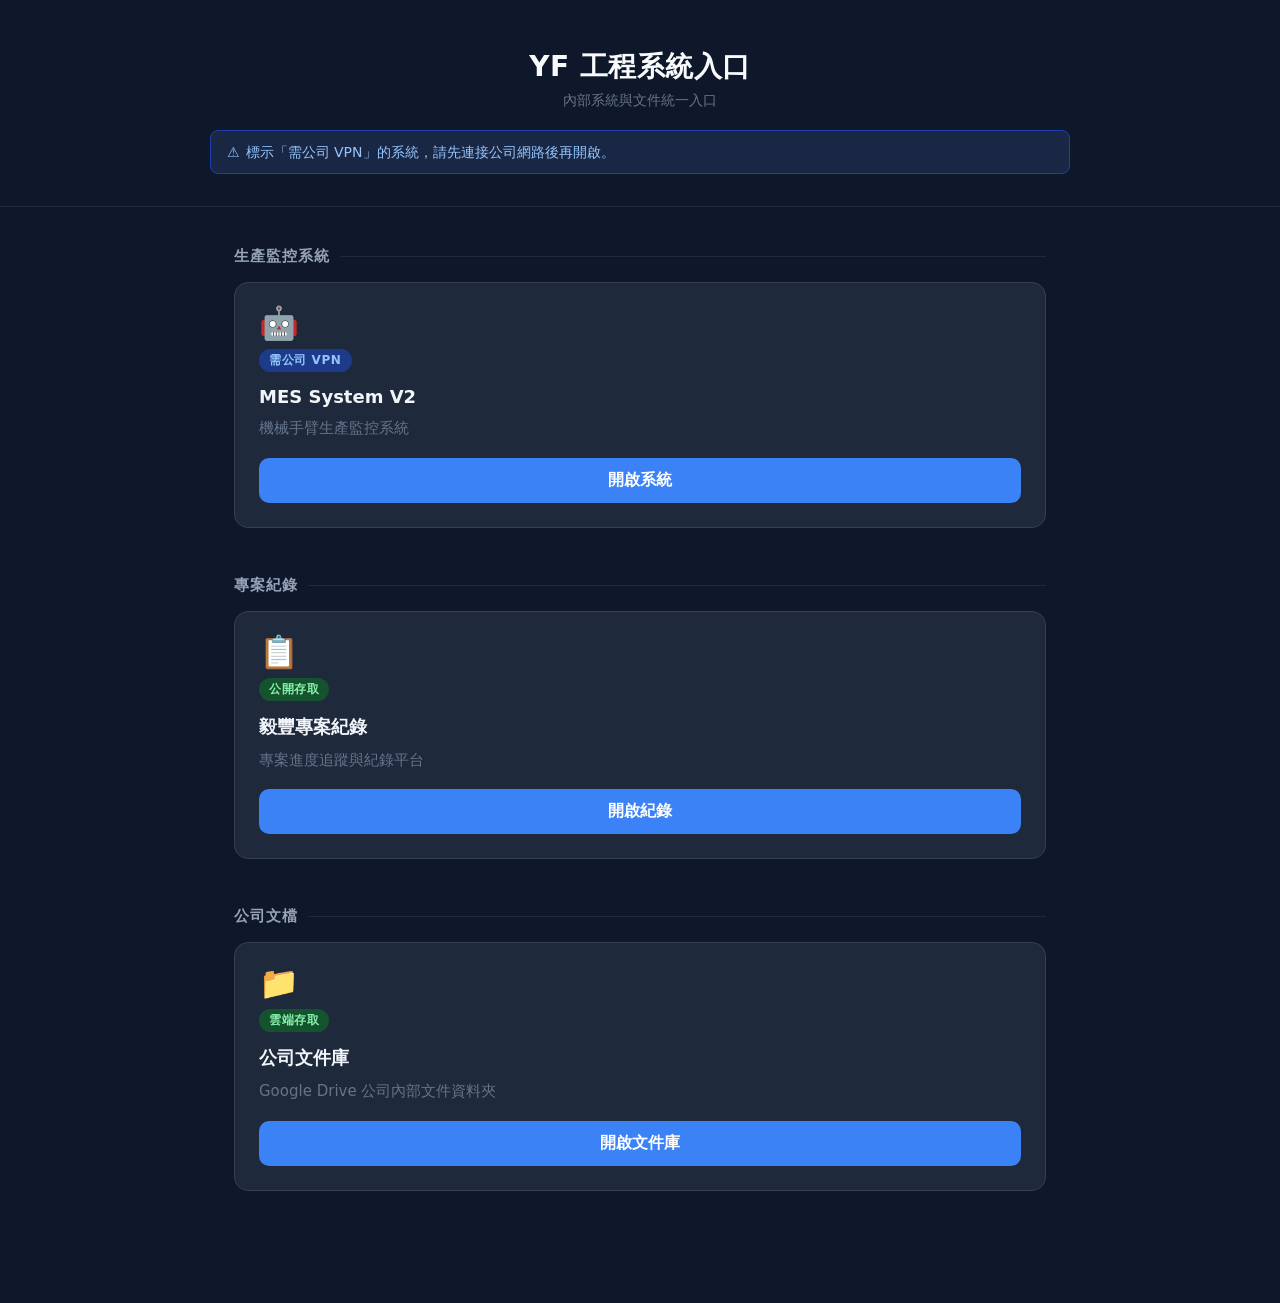
==== index.html @ 8b477dca "init: portal 工程入口頁初版" ====
<!DOCTYPE html>
<html lang="zh-Hant">
<head>
  <meta charset="UTF-8" />
  <meta name="viewport" content="width=device-width, initial-scale=1.0" />
  <title>YF 工程系統入口</title>
  <style>
    *, *::before, *::after { box-sizing: border-box; margin: 0; padding: 0; }

    body {
      min-height: 100vh;
      background: #0f172a;
      font-family: "Segoe UI", system-ui, sans-serif;
      color: #e2e8f0;
    }

    /* ── Header ── */
    header {
      padding: 48px 40px 32px;
      text-align: center;
      border-bottom: 1px solid #1e293b;
    }

    header h1 {
      font-size: 28px;
      font-weight: 700;
      color: #f8fafc;
      letter-spacing: 0.5px;
    }

    header p {
      margin-top: 6px;
      font-size: 14px;
      color: #64748b;
    }

    /* ── VPN notice ── */
    .vpn-notice {
      max-width: 860px;
      margin: 20px auto 0;
      background: #1a2744;
      border: 1px solid #1e40af;
      border-radius: 8px;
      padding: 10px 16px;
      font-size: 14px;
      color: #93c5fd;
      display: flex;
      align-items: flex-start;
      flex-wrap: wrap;
      gap: 6px;
      line-height: 1.6;
      text-align: left;
    }

    /* ── Main content ── */
    main {
      max-width: 860px;
      margin: 0 auto;
      padding: 40px 24px 64px;
    }

    /* ── Category section ── */
    .category {
      margin-bottom: 48px;
    }

    .category-title {
      font-size: 15px;
      font-weight: 700;
      letter-spacing: 1px;
      text-transform: uppercase;
      color: #94a3b8;
      margin-bottom: 16px;
      display: flex;
      align-items: center;
      gap: 10px;
    }

    .category-title::after {
      content: '';
      flex: 1;
      height: 1px;
      background: #1e293b;
    }

    /* ── Card grid ── */
    .grid {
      display: grid;
      grid-template-columns: repeat(auto-fit, minmax(260px, 1fr));
      gap: 16px;
    }

    /* ── Card ── */
    .card {
      background: #1e293b;
      border: 1px solid #334155;
      border-radius: 14px;
      padding: 24px;
      display: flex;
      flex-direction: column;
      gap: 10px;
    }

    /* 按下觸覺回饋（觸控裝置） */
    .card:active {
      background: #263348;
    }

    /* hover 效果僅限滑鼠裝置 */
    @media (hover: hover) and (pointer: fine) {
      .card {
        transition: border-color 0.2s, transform 0.15s;
      }
      .card:hover {
        border-color: #3b82f6;
        transform: translateY(-2px);
      }
    }

    .card-icon {
      font-size: 32px;
      line-height: 1;
    }

    .card h3 {
      font-size: 18px;
      font-weight: 700;
      color: #f1f5f9;
      margin-top: 4px;
    }

    .card p {
      font-size: 15px;
      color: #64748b;
      flex: 1;
      line-height: 1.5;
    }

    /* ── Badges ── */
    .badge {
      align-self: flex-start;
      display: inline-block;
      font-size: 12px;
      font-weight: 700;
      letter-spacing: 0.6px;
      text-transform: uppercase;
      padding: 3px 10px;
      border-radius: 999px;
    }

    .badge-blue  { background: #1e3a8a; color: #93c5fd; }
    .badge-green { background: #14532d; color: #86efac; }

    /* ── Button ── */
    .btn {
      display: block;
      background: #3b82f6;
      color: #fff;
      font-size: 16px;
      font-weight: 600;
      padding: 12px 0;
      border-radius: 10px;
      text-align: center;
      text-decoration: none;
      margin-top: 8px;
      transition: background 0.2s;
    }

    @media (hover: hover) and (pointer: fine) {
      .btn:hover { background: #2563eb; }
    }

    .btn:active { background: #1d4ed8; }

    /* ════════════════════════════════
       響應式斷點
    ════════════════════════════════ */

    /* 平板直向（600px ~ 768px） */
    @media (max-width: 768px) {
      header { padding: 36px 24px 28px; }
      main   { padding: 32px 20px 48px; }
      .grid  { grid-template-columns: repeat(auto-fit, minmax(220px, 1fr)); }
    }

    /* 手機橫向（481px ~ 599px） */
    @media (max-width: 599px) {
      header         { padding: 20px 20px 16px; }
      header h1      { font-size: 22px; }
      main           { padding: 24px 16px 40px; }
      .category      { margin-bottom: 32px; }
      .grid          { grid-template-columns: repeat(2, 1fr); }
      .card          { padding: 18px; }
    }

    /* 手機直向（≤ 480px） */
    @media (max-width: 480px) {
      header         { padding: 24px 16px 20px; }
      header h1      { font-size: 20px; }
      main           { padding: 24px 16px 36px; }
      .category      { margin-bottom: 28px; }
      .grid          { grid-template-columns: 1fr; }
      .card          { padding: 20px; }
      .btn           { padding: 16px 0; font-size: 17px; }
      .card h3       { font-size: 19px; }
    }
  </style>
</head>
<body>

  <header>
    <h1>YF 工程系統入口</h1>
    <p>內部系統與文件統一入口</p>
    <div class="vpn-notice">
      <span>⚠</span>
      <span>標示「需公司 VPN」的系統，請先連接公司網路後再開啟。</span>
    </div>
  </header>

  <main>

    <!-- 生產監控系統 -->
    <section class="category">
      <h2 class="category-title">生產監控系統</h2>
      <div class="grid">

        <div class="card">
          <div class="card-icon">🤖</div>
          <span class="badge badge-blue">需公司 VPN</span>
          <h3>MES System V2</h3>
          <p>機械手臂生產監控系統</p>
          <a class="btn" href="http://100.125.194.119:8000" target="_blank" rel="noopener">開啟系統</a>
        </div>

      </div>
    </section>

    <!-- 專案紀錄 -->
    <section class="category">
      <h2 class="category-title">專案紀錄</h2>
      <div class="grid">

        <div class="card">
          <div class="card-icon">📋</div>
          <span class="badge badge-green">公開存取</span>
          <h3>毅豐專案紀錄</h3>
          <p>專案進度追蹤與紀錄平台</p>
          <a class="btn" href="https://ccyu025.github.io/ProjectRecords/" target="_blank" rel="noopener">開啟紀錄</a>
        </div>

      </div>
    </section>

    <!-- 公司文檔 -->
    <section class="category">
      <h2 class="category-title">公司文檔</h2>
      <div class="grid">

        <div class="card">
          <div class="card-icon">📁</div>
          <span class="badge badge-green">雲端存取</span>
          <h3>公司文件庫</h3>
          <p>Google Drive 公司內部文件資料夾</p>
          <a class="btn" href="https://drive.google.com/drive/folders/1lMCqTZwvxC-pFxy7tOtViqq7w-dinoPp?usp=drive_link" target="_blank" rel="noopener">開啟文件庫</a>
        </div>

      </div>
    </section>

  </main>

</body>
</html>
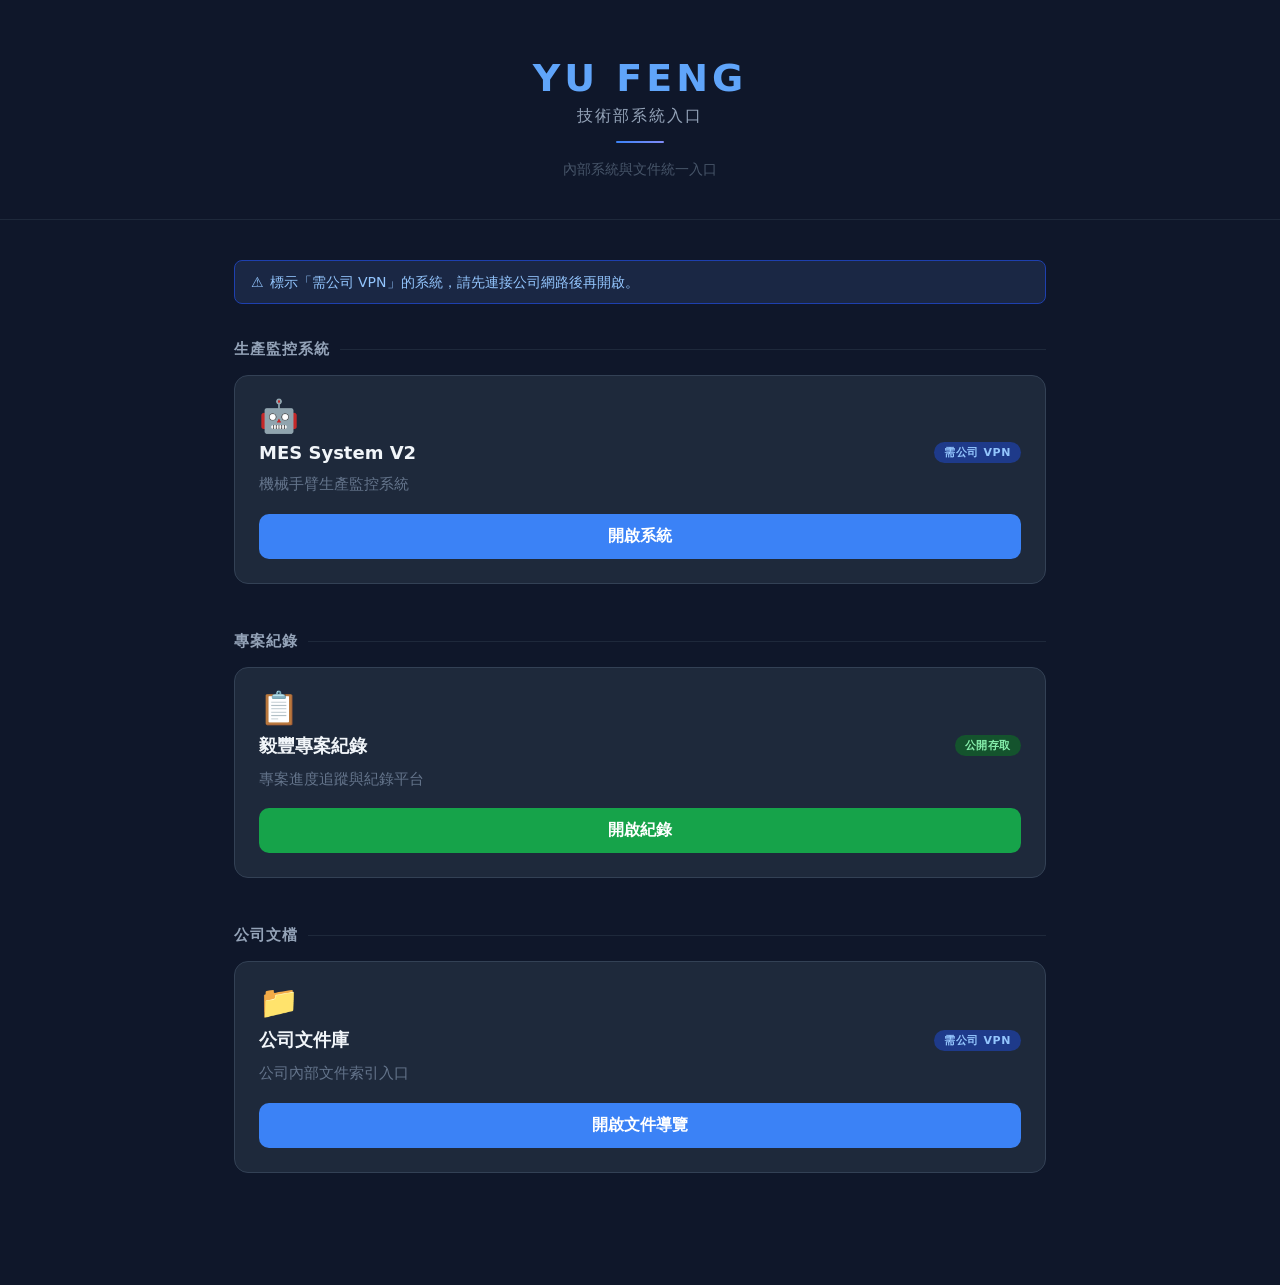
==== commit a29cc8d6: "feat: 全面視覺改善與公司文件庫連結更新 - 標題改為「YU FENG 技術部系統入口」（雙層視覺、品牌藍色、accent line） - Favicon 藍底白字 YF - Badge 移至標題" ====
--- a/index.html
+++ b/index.html
@@ -3,7 +3,8 @@
 <head>
   <meta charset="UTF-8" />
   <meta name="viewport" content="width=device-width, initial-scale=1.0" />
-  <title>YF 工程系統入口</title>
+  <title>YU FENG 技術部系統入口</title>
+  <link rel="icon" href="data:image/svg+xml,<svg xmlns='http://www.w3.org/2000/svg' viewBox='0 0 32 32'><rect width='32' height='32' rx='6' fill='%233b82f6'/><text x='50%25' y='54%25' font-size='16' font-weight='bold' font-family='Arial' text-anchor='middle' dominant-baseline='middle' fill='white'>YF</text></svg>">
   <style>
     *, *::before, *::after { box-sizing: border-box; margin: 0; padding: 0; }
 
@@ -16,28 +17,54 @@
 
     /* ── Header ── */
     header {
-      padding: 48px 40px 32px;
+      padding: 56px 40px 40px;
       text-align: center;
       border-bottom: 1px solid #1e293b;
     }
 
-    header h1 {
-      font-size: 28px;
-      font-weight: 700;
-      color: #f8fafc;
-      letter-spacing: 0.5px;
+    /* accent line after h1 */
+    header h1::after {
+      content: '';
+      display: block;
+      width: 48px;
+      height: 2px;
+      background: linear-gradient(90deg, #3b82f6, #818cf8);
+      margin: 14px auto 0;
+      border-radius: 2px;
+    }
+
+    .brand {
+      display: block;
+      font-size: 38px;
+      font-weight: 800;
+      color: #60a5fa;
+      letter-spacing: 4px;
+    }
+
+    .brand-sub {
+      display: block;
+      font-size: 16px;
+      font-weight: 500;
+      color: #94a3b8;
+      letter-spacing: 2px;
+      margin-top: 6px;
     }
 
     header p {
-      margin-top: 6px;
+      margin-top: 18px;
       font-size: 14px;
-      color: #64748b;
-    }
-
-    /* ── VPN notice ── */
+      color: #475569;
+    }
+
+    /* ── Main content ── */
+    main {
+      max-width: 860px;
+      margin: 0 auto;
+      padding: 40px 24px 64px;
+    }
+
+    /* ── VPN notice（移至 main 頂部） ── */
     .vpn-notice {
-      max-width: 860px;
-      margin: 20px auto 0;
       background: #1a2744;
       border: 1px solid #1e40af;
       border-radius: 8px;
@@ -49,14 +76,7 @@
       flex-wrap: wrap;
       gap: 6px;
       line-height: 1.6;
-      text-align: left;
-    }
-
-    /* ── Main content ── */
-    main {
-      max-width: 860px;
-      margin: 0 auto;
-      padding: 40px 24px 64px;
+      margin-bottom: 36px;
     }
 
     /* ── Category section ── */
@@ -101,12 +121,10 @@
       gap: 10px;
     }
 
-    /* 按下觸覺回饋（觸控裝置） */
     .card:active {
       background: #263348;
     }
 
-    /* hover 效果僅限滑鼠裝置 */
     @media (hover: hover) and (pointer: fine) {
       .card {
         transition: border-color 0.2s, transform 0.15s;
@@ -122,11 +140,20 @@
       line-height: 1;
     }
 
-    .card h3 {
+    /* ── Card header row（標題 + badge 同行） ── */
+    .card-header {
+      display: flex;
+      align-items: center;
+      justify-content: space-between;
+      gap: 8px;
+      flex-wrap: wrap;
+    }
+
+    .card-header h3 {
       font-size: 18px;
       font-weight: 700;
       color: #f1f5f9;
-      margin-top: 4px;
+      flex: 1;
     }
 
     .card p {
@@ -138,14 +165,15 @@
 
     /* ── Badges ── */
     .badge {
-      align-self: flex-start;
       display: inline-block;
-      font-size: 12px;
+      font-size: 11px;
       font-weight: 700;
       letter-spacing: 0.6px;
       text-transform: uppercase;
       padding: 3px 10px;
       border-radius: 999px;
+      white-space: nowrap;
+      flex-shrink: 0;
     }
 
     .badge-blue  { background: #1e3a8a; color: #93c5fd; }
@@ -172,21 +200,31 @@
 
     .btn:active { background: #1d4ed8; }
 
+    /* 公開存取系統 — 綠色按鈕 */
+    .btn-green { background: #16a34a; }
+
+    @media (hover: hover) and (pointer: fine) {
+      .btn-green:hover { background: #15803d; }
+    }
+
+    .btn-green:active { background: #166534; }
+
     /* ════════════════════════════════
        響應式斷點
     ════════════════════════════════ */
 
     /* 平板直向（600px ~ 768px） */
     @media (max-width: 768px) {
-      header { padding: 36px 24px 28px; }
+      header { padding: 40px 24px 32px; }
       main   { padding: 32px 20px 48px; }
       .grid  { grid-template-columns: repeat(auto-fit, minmax(220px, 1fr)); }
     }
 
     /* 手機橫向（481px ~ 599px） */
     @media (max-width: 599px) {
-      header         { padding: 20px 20px 16px; }
-      header h1      { font-size: 22px; }
+      header         { padding: 28px 20px 24px; }
+      .brand         { font-size: 28px; letter-spacing: 2px; }
+      .brand-sub     { font-size: 14px; }
       main           { padding: 24px 16px 40px; }
       .category      { margin-bottom: 32px; }
       .grid          { grid-template-columns: repeat(2, 1fr); }
@@ -195,29 +233,34 @@
 
     /* 手機直向（≤ 480px） */
     @media (max-width: 480px) {
-      header         { padding: 24px 16px 20px; }
-      header h1      { font-size: 20px; }
+      header         { padding: 28px 16px 24px; }
+      .brand         { font-size: 24px; letter-spacing: 2px; }
+      .brand-sub     { font-size: 13px; }
       main           { padding: 24px 16px 36px; }
       .category      { margin-bottom: 28px; }
       .grid          { grid-template-columns: 1fr; }
       .card          { padding: 20px; }
       .btn           { padding: 16px 0; font-size: 17px; }
-      .card h3       { font-size: 19px; }
+      .card-header h3 { font-size: 19px; }
     }
   </style>
 </head>
 <body>
 
   <header>
-    <h1>YF 工程系統入口</h1>
+    <h1>
+      <span class="brand">YU FENG</span>
+      <span class="brand-sub">技術部系統入口</span>
+    </h1>
     <p>內部系統與文件統一入口</p>
+  </header>
+
+  <main>
+
     <div class="vpn-notice">
       <span>⚠</span>
       <span>標示「需公司 VPN」的系統，請先連接公司網路後再開啟。</span>
     </div>
-  </header>
-
-  <main>
 
     <!-- 生產監控系統 -->
     <section class="category">
@@ -226,8 +269,10 @@
 
         <div class="card">
           <div class="card-icon">🤖</div>
-          <span class="badge badge-blue">需公司 VPN</span>
-          <h3>MES System V2</h3>
+          <div class="card-header">
+            <h3>MES System V2</h3>
+            <span class="badge badge-blue">需公司 VPN</span>
+          </div>
           <p>機械手臂生產監控系統</p>
           <a class="btn" href="http://100.125.194.119:8000" target="_blank" rel="noopener">開啟系統</a>
         </div>
@@ -242,10 +287,12 @@
 
         <div class="card">
           <div class="card-icon">📋</div>
-          <span class="badge badge-green">公開存取</span>
-          <h3>毅豐專案紀錄</h3>
+          <div class="card-header">
+            <h3>毅豐專案紀錄</h3>
+            <span class="badge badge-green">公開存取</span>
+          </div>
           <p>專案進度追蹤與紀錄平台</p>
-          <a class="btn" href="https://ccyu025.github.io/ProjectRecords/" target="_blank" rel="noopener">開啟紀錄</a>
+          <a class="btn btn-green" href="https://ccyu025.github.io/ProjectRecords/" target="_blank" rel="noopener">開啟紀錄</a>
         </div>
 
       </div>
@@ -258,10 +305,12 @@
 
         <div class="card">
           <div class="card-icon">📁</div>
-          <span class="badge badge-green">雲端存取</span>
-          <h3>公司文件庫</h3>
-          <p>Google Drive 公司內部文件資料夾</p>
-          <a class="btn" href="https://drive.google.com/drive/folders/1lMCqTZwvxC-pFxy7tOtViqq7w-dinoPp?usp=drive_link" target="_blank" rel="noopener">開啟文件庫</a>
+          <div class="card-header">
+            <h3>公司文件庫</h3>
+            <span class="badge badge-blue">需公司 VPN</span>
+          </div>
+          <p>公司內部文件索引入口</p>
+          <a class="btn" href="http://100.125.194.119:8000/doc/文件導覽.html" target="_blank" rel="noopener">開啟文件導覽</a>
         </div>
 
       </div>
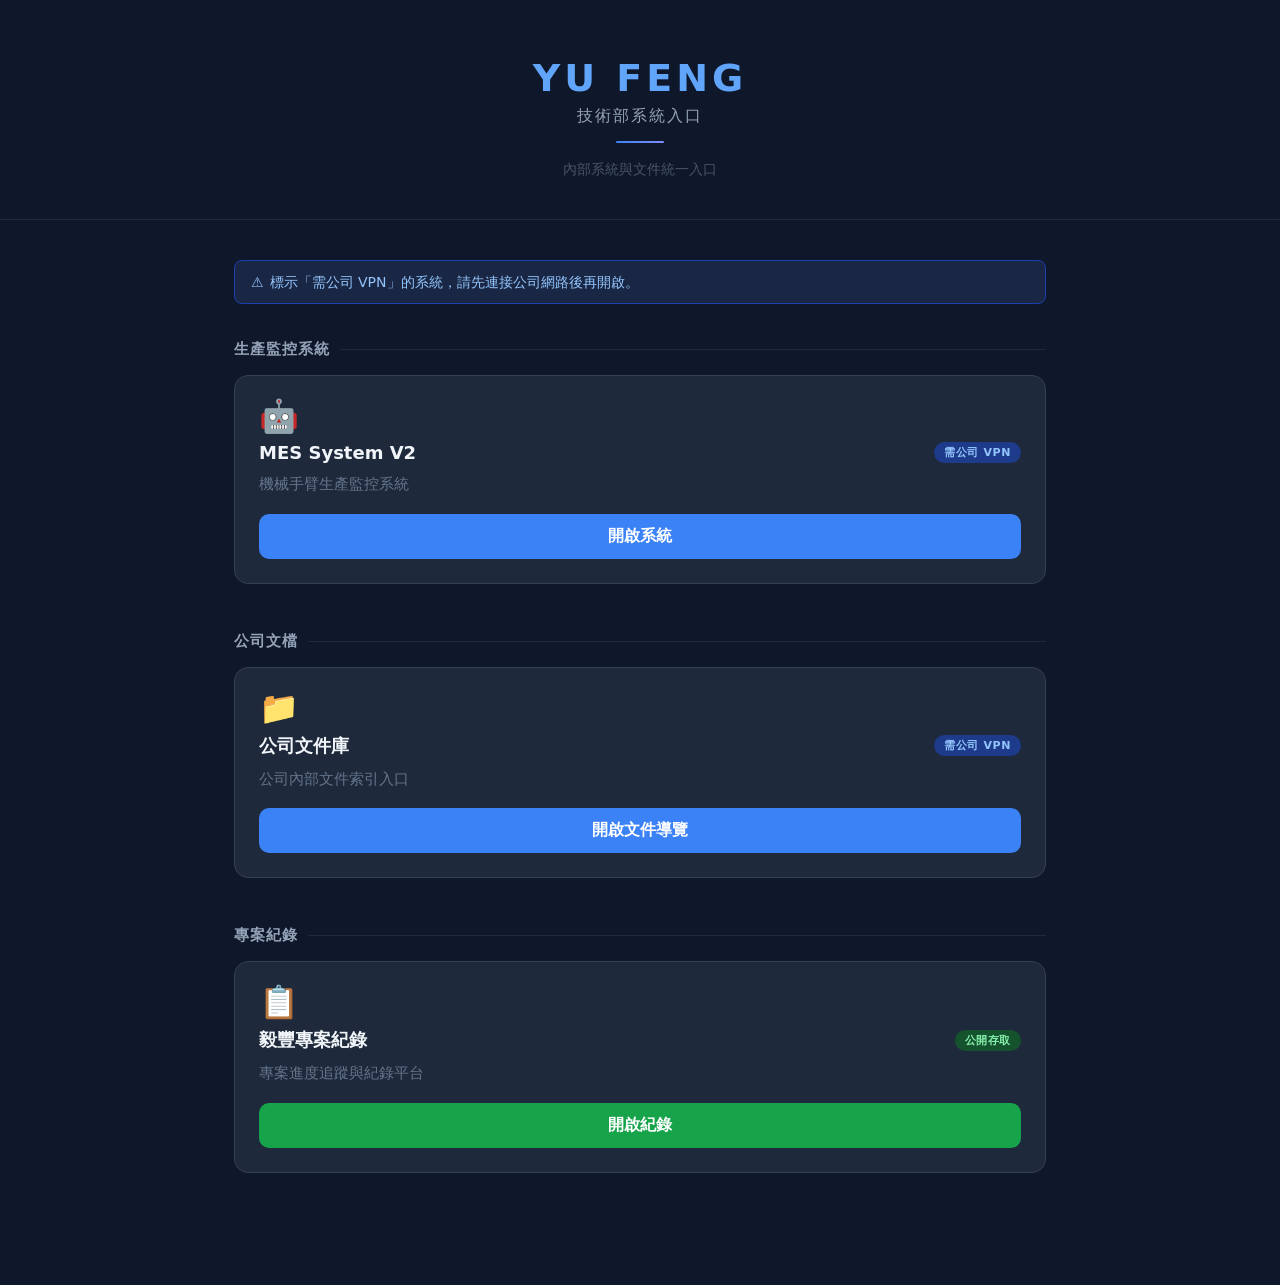
==== commit 0545d8e5: "reorder: 公司文檔區塊移至生產監控系統下方 Co-Authored-By: Claude Sonnet 4.6 <noreply@anthropic.com>" ====
--- a/index.html
+++ b/index.html
@@ -280,6 +280,24 @@
       </div>
     </section>
 
+    <!-- 公司文檔 -->
+    <section class="category">
+      <h2 class="category-title">公司文檔</h2>
+      <div class="grid">
+
+        <div class="card">
+          <div class="card-icon">📁</div>
+          <div class="card-header">
+            <h3>公司文件庫</h3>
+            <span class="badge badge-blue">需公司 VPN</span>
+          </div>
+          <p>公司內部文件索引入口</p>
+          <a class="btn" href="http://100.125.194.119:8000/doc/文件導覽.html" target="_blank" rel="noopener">開啟文件導覽</a>
+        </div>
+
+      </div>
+    </section>
+
     <!-- 專案紀錄 -->
     <section class="category">
       <h2 class="category-title">專案紀錄</h2>
@@ -298,24 +316,6 @@
       </div>
     </section>
 
-    <!-- 公司文檔 -->
-    <section class="category">
-      <h2 class="category-title">公司文檔</h2>
-      <div class="grid">
-
-        <div class="card">
-          <div class="card-icon">📁</div>
-          <div class="card-header">
-            <h3>公司文件庫</h3>
-            <span class="badge badge-blue">需公司 VPN</span>
-          </div>
-          <p>公司內部文件索引入口</p>
-          <a class="btn" href="http://100.125.194.119:8000/doc/文件導覽.html" target="_blank" rel="noopener">開啟文件導覽</a>
-        </div>
-
-      </div>
-    </section>
-
   </main>
 
 </body>
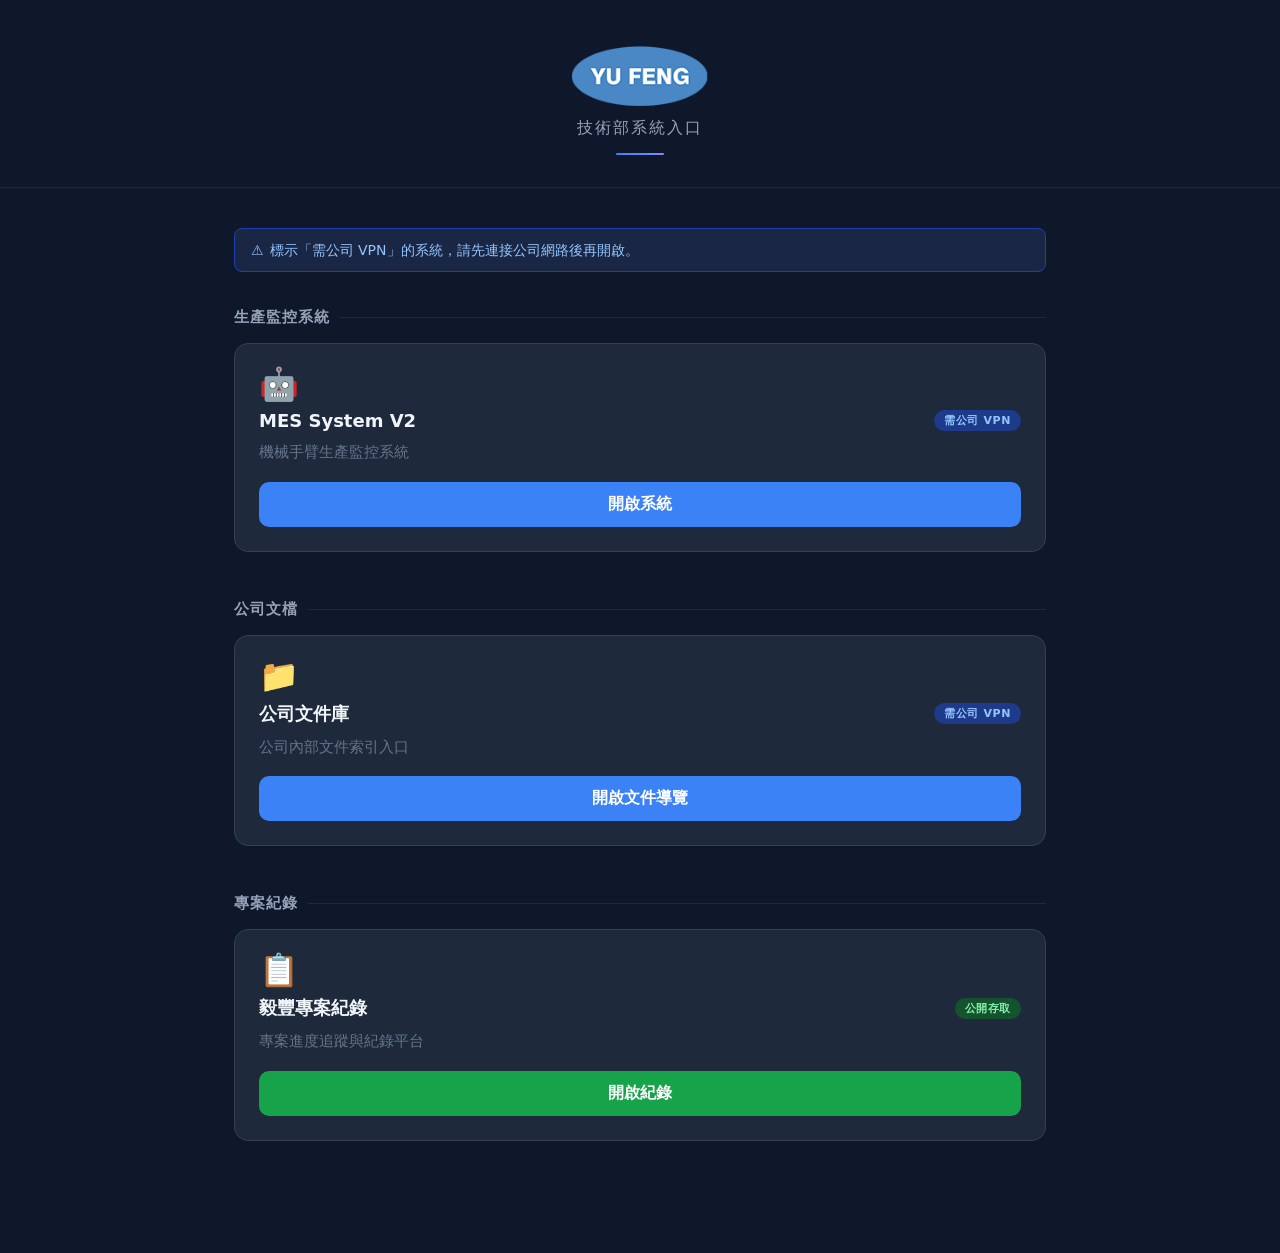
==== commit de49b0c7: "refactor: Logo 替換標題、排版清理、更新 CLAUDE.md - Header 改用 logo.png 替換 YU FENG 文字 - 移除「內部系統與文件統一入口」副標 - 公司文檔分" ====
--- a/index.html
+++ b/index.html
@@ -17,7 +17,7 @@
 
     /* ── Header ── */
     header {
-      padding: 56px 40px 40px;
+      padding: 40px 40px 32px;
       text-align: center;
       border-bottom: 1px solid #1e293b;
     }
@@ -33,12 +33,11 @@
       border-radius: 2px;
     }
 
-    .brand {
+    .brand-logo {
       display: block;
-      font-size: 38px;
-      font-weight: 800;
-      color: #60a5fa;
-      letter-spacing: 4px;
+      height: 72px;
+      width: auto;
+      margin: 0 auto;
     }
 
     .brand-sub {
@@ -48,12 +47,6 @@
       color: #94a3b8;
       letter-spacing: 2px;
       margin-top: 6px;
-    }
-
-    header p {
-      margin-top: 18px;
-      font-size: 14px;
-      color: #475569;
     }
 
     /* ── Main content ── */
@@ -223,7 +216,7 @@
     /* 手機橫向（481px ~ 599px） */
     @media (max-width: 599px) {
       header         { padding: 28px 20px 24px; }
-      .brand         { font-size: 28px; letter-spacing: 2px; }
+      .brand-logo    { height: 52px; }
       .brand-sub     { font-size: 14px; }
       main           { padding: 24px 16px 40px; }
       .category      { margin-bottom: 32px; }
@@ -234,7 +227,7 @@
     /* 手機直向（≤ 480px） */
     @media (max-width: 480px) {
       header         { padding: 28px 16px 24px; }
-      .brand         { font-size: 24px; letter-spacing: 2px; }
+      .brand-logo    { height: 44px; }
       .brand-sub     { font-size: 13px; }
       main           { padding: 24px 16px 36px; }
       .category      { margin-bottom: 28px; }
@@ -249,10 +242,9 @@
 
   <header>
     <h1>
-      <span class="brand">YU FENG</span>
+      <img src="logo.png" alt="YU FENG" class="brand-logo">
       <span class="brand-sub">技術部系統入口</span>
     </h1>
-    <p>內部系統與文件統一入口</p>
   </header>
 
   <main>
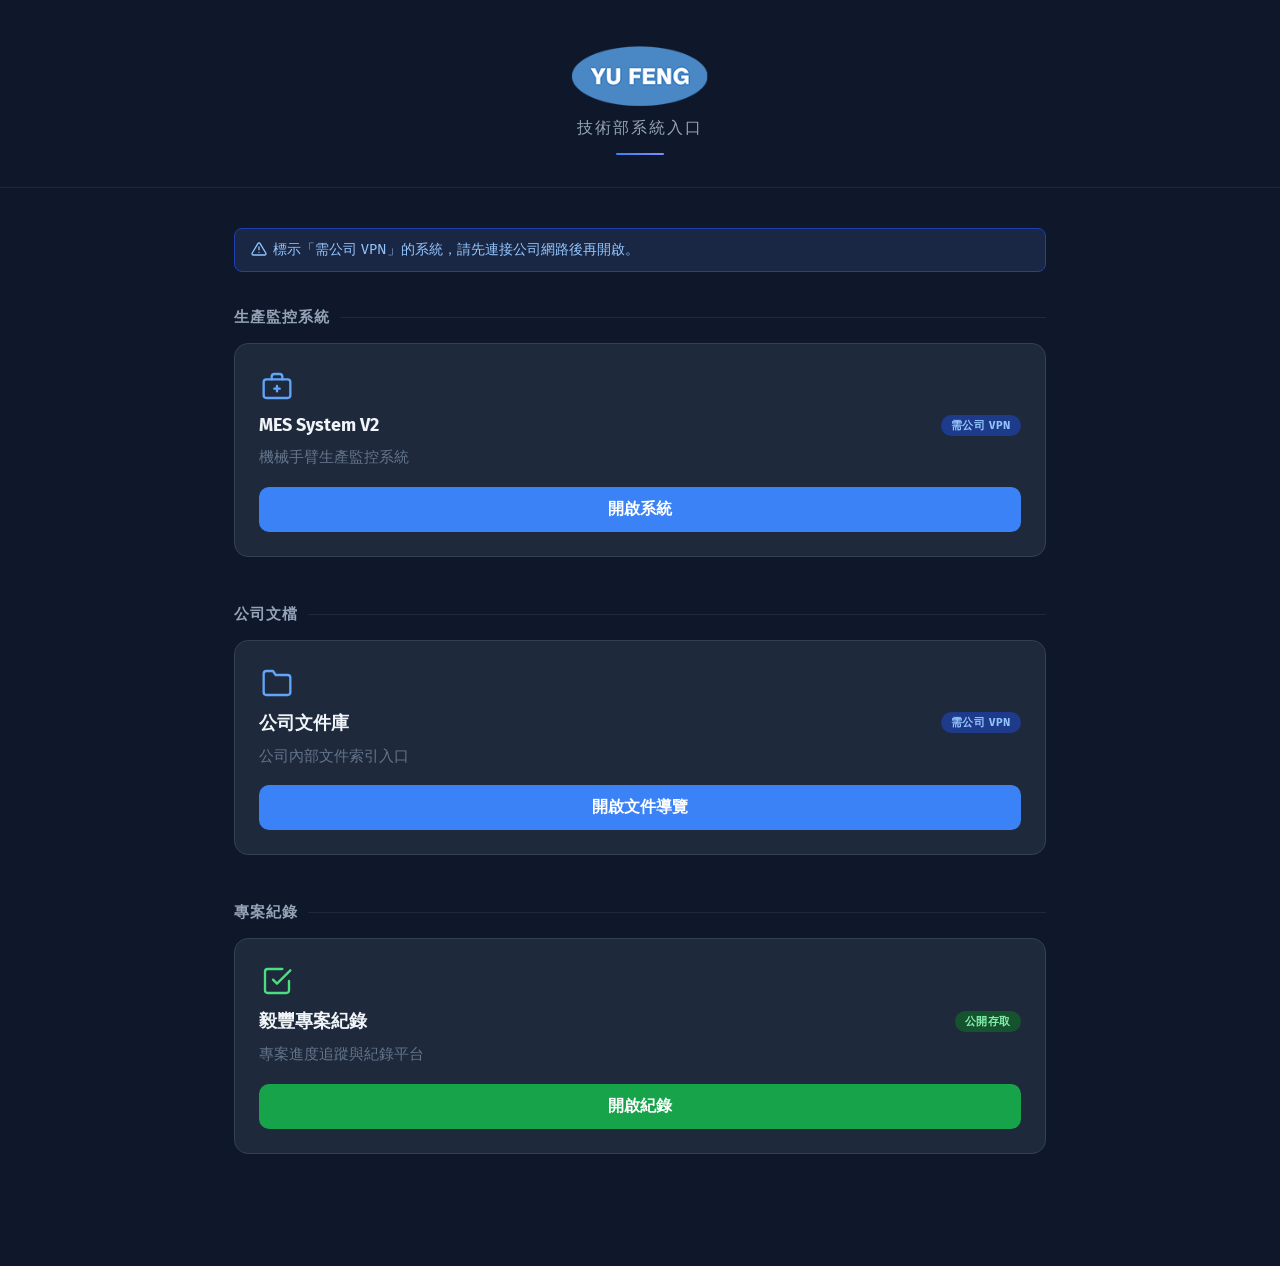
==== commit b2b54aee: "refactor: 以 SVG 取代 emoji 圖示，補強 a11y 與 UX 細節" ====
--- a/index.html
+++ b/index.html
@@ -5,14 +5,18 @@
   <meta name="viewport" content="width=device-width, initial-scale=1.0" />
   <title>YU FENG 技術部系統入口</title>
   <link rel="icon" href="data:image/svg+xml,<svg xmlns='http://www.w3.org/2000/svg' viewBox='0 0 32 32'><rect width='32' height='32' rx='6' fill='%233b82f6'/><text x='50%25' y='54%25' font-size='16' font-weight='bold' font-family='Arial' text-anchor='middle' dominant-baseline='middle' fill='white'>YF</text></svg>">
+  <link rel="preconnect" href="https://fonts.googleapis.com">
+  <link rel="preconnect" href="https://fonts.gstatic.com" crossorigin>
+  <link href="https://fonts.googleapis.com/css2?family=Fira+Sans:wght@300;400;500;600;700&display=swap" rel="stylesheet">
   <style>
     *, *::before, *::after { box-sizing: border-box; margin: 0; padding: 0; }
 
     body {
-      min-height: 100vh;
+      min-height: 100dvh;
       background: #0f172a;
-      font-family: "Segoe UI", system-ui, sans-serif;
+      font-family: "Fira Sans", "Segoe UI", system-ui, sans-serif;
       color: #e2e8f0;
+      color-scheme: dark;
     }
 
     /* ── Header ── */
@@ -112,6 +116,7 @@
       display: flex;
       flex-direction: column;
       gap: 10px;
+      cursor: default;
     }
 
     .card:active {
@@ -120,17 +125,32 @@
 
     @media (hover: hover) and (pointer: fine) {
       .card {
-        transition: border-color 0.2s, transform 0.15s;
+        transition: border-color 0.2s, transform 0.15s, box-shadow 0.2s;
       }
       .card:hover {
         border-color: #3b82f6;
         transform: translateY(-2px);
+        box-shadow: 0 4px 20px rgba(59, 130, 246, 0.12);
       }
     }
 
+    @media (prefers-reduced-motion: reduce) {
+      .card, .btn { transition: none !important; }
+    }
+
     .card-icon {
-      font-size: 32px;
-      line-height: 1;
+      width: 36px;
+      height: 36px;
+      display: flex;
+      align-items: center;
+      justify-content: center;
+      color: #60a5fa;
+    }
+
+    .card-icon svg {
+      width: 32px;
+      height: 32px;
+      flex-shrink: 0;
     }
 
     /* ── Card header row（標題 + badge 同行） ── */
@@ -177,6 +197,7 @@
       display: block;
       background: #3b82f6;
       color: #fff;
+      font-family: inherit;
       font-size: 16px;
       font-weight: 600;
       padding: 12px 0;
@@ -185,6 +206,12 @@
       text-decoration: none;
       margin-top: 8px;
       transition: background 0.2s;
+      cursor: pointer;
+    }
+
+    .btn:focus-visible {
+      outline: 2px solid #93c5fd;
+      outline-offset: 2px;
     }
 
     @media (hover: hover) and (pointer: fine) {
@@ -201,6 +228,10 @@
     }
 
     .btn-green:active { background: #166534; }
+
+    .btn-green:focus-visible {
+      outline-color: #86efac;
+    }
 
     /* ════════════════════════════════
        響應式斷點
@@ -250,7 +281,7 @@
   <main>
 
     <div class="vpn-notice">
-      <span>⚠</span>
+      <svg xmlns="http://www.w3.org/2000/svg" width="16" height="16" viewBox="0 0 24 24" fill="none" stroke="currentColor" stroke-width="2" stroke-linecap="round" stroke-linejoin="round" aria-hidden="true" style="flex-shrink:0;margin-top:2px"><path d="M10.29 3.86L1.82 18a2 2 0 0 0 1.71 3h16.94a2 2 0 0 0 1.71-3L13.71 3.86a2 2 0 0 0-3.42 0z"/><line x1="12" y1="9" x2="12" y2="13"/><line x1="12" y1="17" x2="12.01" y2="17"/></svg>
       <span>標示「需公司 VPN」的系統，請先連接公司網路後再開啟。</span>
     </div>
 
@@ -260,13 +291,15 @@
       <div class="grid">
 
         <div class="card">
-          <div class="card-icon">🤖</div>
+          <div class="card-icon" aria-hidden="true">
+            <svg xmlns="http://www.w3.org/2000/svg" viewBox="0 0 24 24" fill="none" stroke="currentColor" stroke-width="1.75" stroke-linecap="round" stroke-linejoin="round"><rect x="2" y="7" width="20" height="14" rx="2"/><path d="M16 7V5a2 2 0 0 0-2-2h-4a2 2 0 0 0-2 2v2"/><line x1="12" y1="12" x2="12" y2="16"/><line x1="10" y1="14" x2="14" y2="14"/></svg>
+          </div>
           <div class="card-header">
             <h3>MES System V2</h3>
             <span class="badge badge-blue">需公司 VPN</span>
           </div>
           <p>機械手臂生產監控系統</p>
-          <a class="btn" href="http://100.125.194.119:8000" target="_blank" rel="noopener">開啟系統</a>
+          <a class="btn" href="http://100.82.186.54:8000" target="_blank" rel="noopener">開啟系統</a>
         </div>
 
       </div>
@@ -278,13 +311,15 @@
       <div class="grid">
 
         <div class="card">
-          <div class="card-icon">📁</div>
+          <div class="card-icon" aria-hidden="true">
+            <svg xmlns="http://www.w3.org/2000/svg" viewBox="0 0 24 24" fill="none" stroke="currentColor" stroke-width="1.75" stroke-linecap="round" stroke-linejoin="round"><path d="M22 19a2 2 0 0 1-2 2H4a2 2 0 0 1-2-2V5a2 2 0 0 1 2-2h5l2 3h9a2 2 0 0 1 2 2z"/></svg>
+          </div>
           <div class="card-header">
             <h3>公司文件庫</h3>
             <span class="badge badge-blue">需公司 VPN</span>
           </div>
           <p>公司內部文件索引入口</p>
-          <a class="btn" href="http://100.125.194.119:8000/doc/文件導覽.html" target="_blank" rel="noopener">開啟文件導覽</a>
+          <a class="btn" href="http://100.82.186.54:8000/doc/文件導覽.html" target="_blank" rel="noopener">開啟文件導覽</a>
         </div>
 
       </div>
@@ -296,7 +331,9 @@
       <div class="grid">
 
         <div class="card">
-          <div class="card-icon">📋</div>
+          <div class="card-icon" aria-hidden="true" style="color:#4ade80">
+            <svg xmlns="http://www.w3.org/2000/svg" viewBox="0 0 24 24" fill="none" stroke="currentColor" stroke-width="1.75" stroke-linecap="round" stroke-linejoin="round"><path d="M9 11l3 3L22 4"/><path d="M21 12v7a2 2 0 0 1-2 2H5a2 2 0 0 1-2-2V5a2 2 0 0 1 2-2h11"/></svg>
+          </div>
           <div class="card-header">
             <h3>毅豐專案紀錄</h3>
             <span class="badge badge-green">公開存取</span>
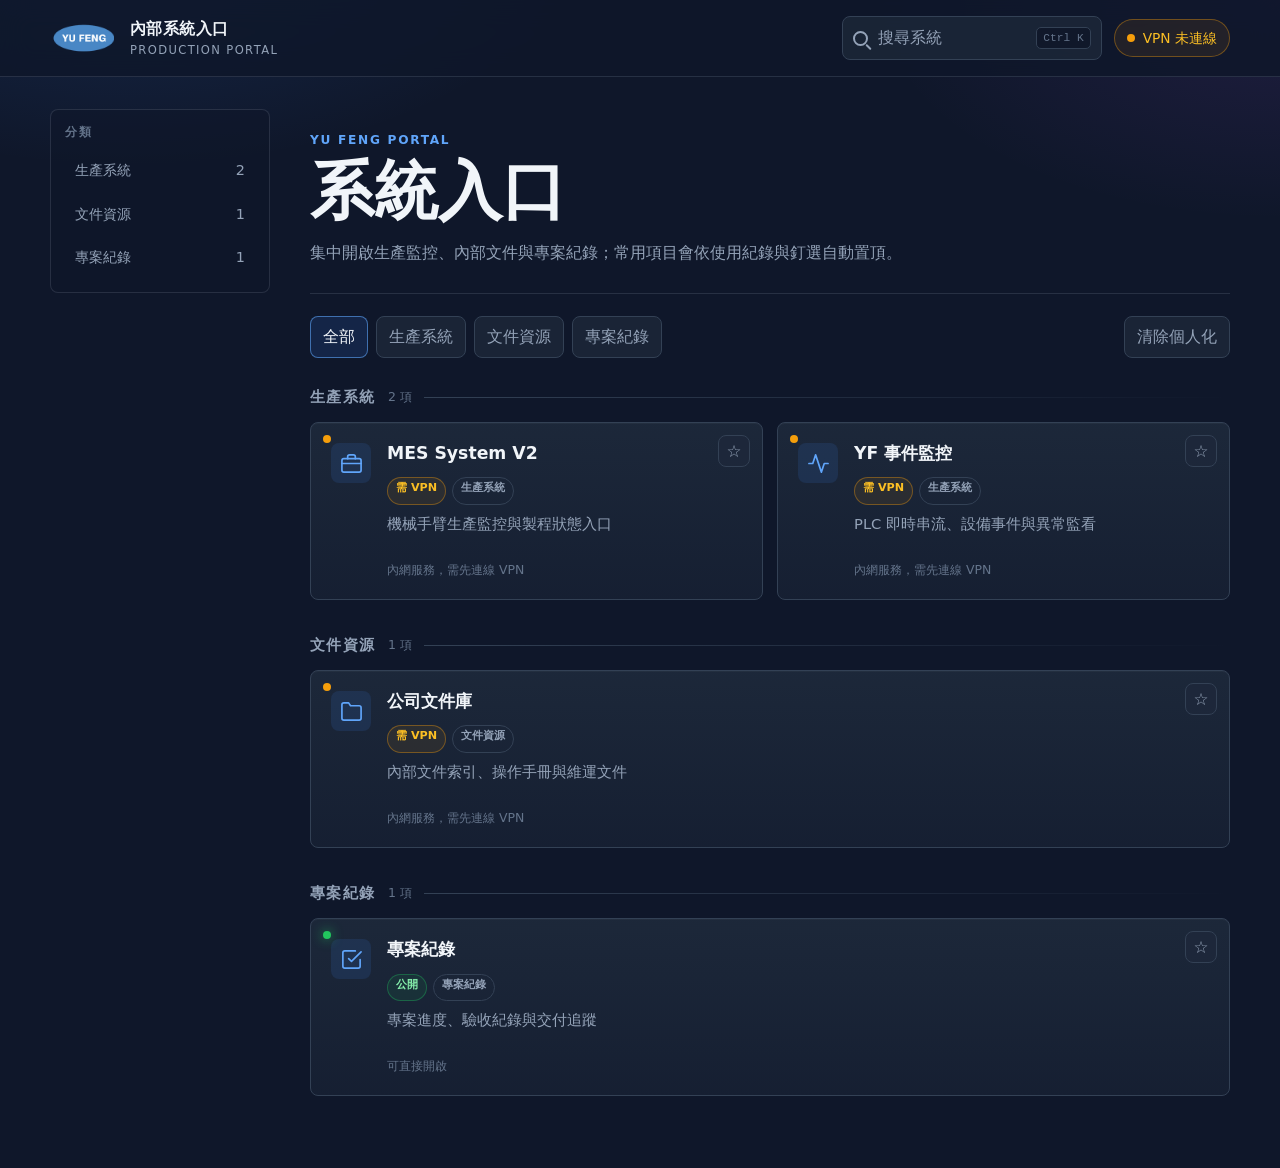
==== commit 60a7697b: "feat: 重構為模組化動態入口頁，新增搜尋、健康偵測、個人化 - CSS/JS 外移至 assets/，系統清單抽離至 data/systems.js - 新增 ⌘K 命令面板搜尋、sidebar " ====
--- a/index.html
+++ b/index.html
@@ -1,351 +1,105 @@
 <!DOCTYPE html>
 <html lang="zh-Hant">
 <head>
-  <meta charset="UTF-8" />
-  <meta name="viewport" content="width=device-width, initial-scale=1.0" />
-  <title>YU FENG 技術部系統入口</title>
-  <link rel="icon" href="data:image/svg+xml,<svg xmlns='http://www.w3.org/2000/svg' viewBox='0 0 32 32'><rect width='32' height='32' rx='6' fill='%233b82f6'/><text x='50%25' y='54%25' font-size='16' font-weight='bold' font-family='Arial' text-anchor='middle' dominant-baseline='middle' fill='white'>YF</text></svg>">
-  <link rel="preconnect" href="https://fonts.googleapis.com">
-  <link rel="preconnect" href="https://fonts.gstatic.com" crossorigin>
-  <link href="https://fonts.googleapis.com/css2?family=Fira+Sans:wght@300;400;500;600;700&display=swap" rel="stylesheet">
-  <style>
-    *, *::before, *::after { box-sizing: border-box; margin: 0; padding: 0; }
-
-    body {
-      min-height: 100dvh;
-      background: #0f172a;
-      font-family: "Fira Sans", "Segoe UI", system-ui, sans-serif;
-      color: #e2e8f0;
-      color-scheme: dark;
-    }
-
-    /* ── Header ── */
-    header {
-      padding: 40px 40px 32px;
-      text-align: center;
-      border-bottom: 1px solid #1e293b;
-    }
-
-    /* accent line after h1 */
-    header h1::after {
-      content: '';
-      display: block;
-      width: 48px;
-      height: 2px;
-      background: linear-gradient(90deg, #3b82f6, #818cf8);
-      margin: 14px auto 0;
-      border-radius: 2px;
-    }
-
-    .brand-logo {
-      display: block;
-      height: 72px;
-      width: auto;
-      margin: 0 auto;
-    }
-
-    .brand-sub {
-      display: block;
-      font-size: 16px;
-      font-weight: 500;
-      color: #94a3b8;
-      letter-spacing: 2px;
-      margin-top: 6px;
-    }
-
-    /* ── Main content ── */
-    main {
-      max-width: 860px;
-      margin: 0 auto;
-      padding: 40px 24px 64px;
-    }
-
-    /* ── VPN notice（移至 main 頂部） ── */
-    .vpn-notice {
-      background: #1a2744;
-      border: 1px solid #1e40af;
-      border-radius: 8px;
-      padding: 10px 16px;
-      font-size: 14px;
-      color: #93c5fd;
-      display: flex;
-      align-items: flex-start;
-      flex-wrap: wrap;
-      gap: 6px;
-      line-height: 1.6;
-      margin-bottom: 36px;
-    }
-
-    /* ── Category section ── */
-    .category {
-      margin-bottom: 48px;
-    }
-
-    .category-title {
-      font-size: 15px;
-      font-weight: 700;
-      letter-spacing: 1px;
-      text-transform: uppercase;
-      color: #94a3b8;
-      margin-bottom: 16px;
-      display: flex;
-      align-items: center;
-      gap: 10px;
-    }
-
-    .category-title::after {
-      content: '';
-      flex: 1;
-      height: 1px;
-      background: #1e293b;
-    }
-
-    /* ── Card grid ── */
-    .grid {
-      display: grid;
-      grid-template-columns: repeat(auto-fit, minmax(260px, 1fr));
-      gap: 16px;
-    }
-
-    /* ── Card ── */
-    .card {
-      background: #1e293b;
-      border: 1px solid #334155;
-      border-radius: 14px;
-      padding: 24px;
-      display: flex;
-      flex-direction: column;
-      gap: 10px;
-      cursor: default;
-    }
-
-    .card:active {
-      background: #263348;
-    }
-
-    @media (hover: hover) and (pointer: fine) {
-      .card {
-        transition: border-color 0.2s, transform 0.15s, box-shadow 0.2s;
-      }
-      .card:hover {
-        border-color: #3b82f6;
-        transform: translateY(-2px);
-        box-shadow: 0 4px 20px rgba(59, 130, 246, 0.12);
-      }
-    }
-
-    @media (prefers-reduced-motion: reduce) {
-      .card, .btn { transition: none !important; }
-    }
-
-    .card-icon {
-      width: 36px;
-      height: 36px;
-      display: flex;
-      align-items: center;
-      justify-content: center;
-      color: #60a5fa;
-    }
-
-    .card-icon svg {
-      width: 32px;
-      height: 32px;
-      flex-shrink: 0;
-    }
-
-    /* ── Card header row（標題 + badge 同行） ── */
-    .card-header {
-      display: flex;
-      align-items: center;
-      justify-content: space-between;
-      gap: 8px;
-      flex-wrap: wrap;
-    }
-
-    .card-header h3 {
-      font-size: 18px;
-      font-weight: 700;
-      color: #f1f5f9;
-      flex: 1;
-    }
-
-    .card p {
-      font-size: 15px;
-      color: #64748b;
-      flex: 1;
-      line-height: 1.5;
-    }
-
-    /* ── Badges ── */
-    .badge {
-      display: inline-block;
-      font-size: 11px;
-      font-weight: 700;
-      letter-spacing: 0.6px;
-      text-transform: uppercase;
-      padding: 3px 10px;
-      border-radius: 999px;
-      white-space: nowrap;
-      flex-shrink: 0;
-    }
-
-    .badge-blue  { background: #1e3a8a; color: #93c5fd; }
-    .badge-green { background: #14532d; color: #86efac; }
-
-    /* ── Button ── */
-    .btn {
-      display: block;
-      background: #3b82f6;
-      color: #fff;
-      font-family: inherit;
-      font-size: 16px;
-      font-weight: 600;
-      padding: 12px 0;
-      border-radius: 10px;
-      text-align: center;
-      text-decoration: none;
-      margin-top: 8px;
-      transition: background 0.2s;
-      cursor: pointer;
-    }
-
-    .btn:focus-visible {
-      outline: 2px solid #93c5fd;
-      outline-offset: 2px;
-    }
-
-    @media (hover: hover) and (pointer: fine) {
-      .btn:hover { background: #2563eb; }
-    }
-
-    .btn:active { background: #1d4ed8; }
-
-    /* 公開存取系統 — 綠色按鈕 */
-    .btn-green { background: #16a34a; }
-
-    @media (hover: hover) and (pointer: fine) {
-      .btn-green:hover { background: #15803d; }
-    }
-
-    .btn-green:active { background: #166534; }
-
-    .btn-green:focus-visible {
-      outline-color: #86efac;
-    }
-
-    /* ════════════════════════════════
-       響應式斷點
-    ════════════════════════════════ */
-
-    /* 平板直向（600px ~ 768px） */
-    @media (max-width: 768px) {
-      header { padding: 40px 24px 32px; }
-      main   { padding: 32px 20px 48px; }
-      .grid  { grid-template-columns: repeat(auto-fit, minmax(220px, 1fr)); }
-    }
-
-    /* 手機橫向（481px ~ 599px） */
-    @media (max-width: 599px) {
-      header         { padding: 28px 20px 24px; }
-      .brand-logo    { height: 52px; }
-      .brand-sub     { font-size: 14px; }
-      main           { padding: 24px 16px 40px; }
-      .category      { margin-bottom: 32px; }
-      .grid          { grid-template-columns: repeat(2, 1fr); }
-      .card          { padding: 18px; }
-    }
-
-    /* 手機直向（≤ 480px） */
-    @media (max-width: 480px) {
-      header         { padding: 28px 16px 24px; }
-      .brand-logo    { height: 44px; }
-      .brand-sub     { font-size: 13px; }
-      main           { padding: 24px 16px 36px; }
-      .category      { margin-bottom: 28px; }
-      .grid          { grid-template-columns: 1fr; }
-      .card          { padding: 20px; }
-      .btn           { padding: 16px 0; font-size: 17px; }
-      .card-header h3 { font-size: 19px; }
-    }
-  </style>
+  <meta charset="UTF-8">
+  <meta name="viewport" content="width=device-width, initial-scale=1.0">
+  <meta name="description" content="YU FENG 內部系統入口，集中管理生產、文件與專案系統。">
+  <title>YU FENG 內部系統入口</title>
+  <link rel="icon" href="logo.png">
+  <link rel="stylesheet" href="assets/styles.css">
+  <script type="module" src="assets/app.js"></script>
 </head>
 <body>
+  <a class="skip-link" href="#content">跳到主要內容</a>
 
-  <header>
-    <h1>
-      <img src="logo.png" alt="YU FENG" class="brand-logo">
-      <span class="brand-sub">技術部系統入口</span>
-    </h1>
+  <header class="app-header" role="banner">
+    <div class="header-inner">
+      <a class="brand" href="./" aria-label="YU FENG 內部系統入口首頁">
+        <img src="logo.png" alt="YU FENG" class="brand-logo">
+        <span class="brand-text">
+          <strong>內部系統入口</strong>
+          <span>Production Portal</span>
+        </span>
+      </a>
+
+      <div class="header-actions">
+        <button class="search-trigger" type="button" id="searchTrigger" aria-haspopup="dialog">
+          <span class="search-icon" aria-hidden="true"></span>
+          <span>搜尋系統</span>
+          <kbd>Ctrl K</kbd>
+        </button>
+        <div class="vpn-state" id="vpnState" data-state="checking" role="status" aria-live="polite">
+          <span class="state-dot" aria-hidden="true"></span>
+          <span id="vpnStateText">偵測 VPN</span>
+        </div>
+      </div>
+    </div>
   </header>
 
-  <main>
+  <div class="shell">
+    <aside class="sidebar" aria-label="入口分類">
+      <nav class="side-nav" aria-labelledby="navTitle">
+        <h2 id="navTitle">分類</h2>
+        <div id="categoryNav" class="nav-list"></div>
+      </nav>
+    </aside>
 
-    <div class="vpn-notice">
-      <svg xmlns="http://www.w3.org/2000/svg" width="16" height="16" viewBox="0 0 24 24" fill="none" stroke="currentColor" stroke-width="2" stroke-linecap="round" stroke-linejoin="round" aria-hidden="true" style="flex-shrink:0;margin-top:2px"><path d="M10.29 3.86L1.82 18a2 2 0 0 0 1.71 3h16.94a2 2 0 0 0 1.71-3L13.71 3.86a2 2 0 0 0-3.42 0z"/><line x1="12" y1="9" x2="12" y2="13"/><line x1="12" y1="17" x2="12.01" y2="17"/></svg>
-      <span>標示「需公司 VPN」的系統，請先連接公司網路後再開啟。</span>
+    <main id="content" class="content" tabindex="-1">
+      <section class="intro" aria-labelledby="pageTitle">
+        <p class="eyebrow">YU FENG Portal</p>
+        <h1 id="pageTitle">系統入口</h1>
+        <p class="intro-copy">集中開啟生產監控、內部文件與專案紀錄；常用項目會依使用紀錄與釘選自動置頂。</p>
+      </section>
+
+      <section class="toolbar" aria-label="篩選工具">
+        <div class="filter-group" id="filterGroup" role="list"></div>
+        <button class="text-button" type="button" id="clearPrefs">清除個人化</button>
+      </section>
+
+      <div id="portalSections" class="portal-sections" aria-live="polite"></div>
+    </main>
+  </div>
+
+  <template id="sectionTemplate">
+    <section class="system-section" aria-labelledby="">
+      <div class="section-heading">
+        <h2></h2>
+        <span class="section-count"></span>
+      </div>
+      <div class="system-grid"></div>
+    </section>
+  </template>
+
+  <template id="systemCardTemplate">
+    <article class="system-card" data-card>
+      <a class="system-link" target="_blank" rel="noopener">
+        <span class="health-dot" aria-hidden="true"></span>
+        <span class="system-icon" aria-hidden="true"></span>
+        <span class="system-body">
+          <span class="system-title-row">
+            <strong class="system-title"></strong>
+            <span class="badges"></span>
+          </span>
+          <span class="system-desc"></span>
+          <span class="system-meta"></span>
+        </span>
+      </a>
+      <button class="pin-button" type="button" aria-pressed="false">
+        <span class="sr-only">釘選</span>
+      </button>
+    </article>
+  </template>
+
+  <div class="palette" id="palette" role="dialog" aria-modal="true" aria-labelledby="paletteTitle" hidden>
+    <div class="palette-panel">
+      <div class="palette-search">
+        <span class="search-icon" aria-hidden="true"></span>
+        <label class="sr-only" for="paletteInput" id="paletteTitle">搜尋系統</label>
+        <input id="paletteInput" type="search" autocomplete="off" placeholder="輸入系統、分類或關鍵字">
+        <kbd>Esc</kbd>
+      </div>
+      <div id="paletteResults" class="palette-results" role="listbox"></div>
     </div>
-
-    <!-- 生產監控系統 -->
-    <section class="category">
-      <h2 class="category-title">生產監控系統</h2>
-      <div class="grid">
-
-        <div class="card">
-          <div class="card-icon" aria-hidden="true">
-            <svg xmlns="http://www.w3.org/2000/svg" viewBox="0 0 24 24" fill="none" stroke="currentColor" stroke-width="1.75" stroke-linecap="round" stroke-linejoin="round"><rect x="2" y="7" width="20" height="14" rx="2"/><path d="M16 7V5a2 2 0 0 0-2-2h-4a2 2 0 0 0-2 2v2"/><line x1="12" y1="12" x2="12" y2="16"/><line x1="10" y1="14" x2="14" y2="14"/></svg>
-          </div>
-          <div class="card-header">
-            <h3>MES System V2</h3>
-            <span class="badge badge-blue">需公司 VPN</span>
-          </div>
-          <p>機械手臂生產監控系統</p>
-          <a class="btn" href="http://100.82.186.54:8000" target="_blank" rel="noopener">開啟系統</a>
-        </div>
-
-      </div>
-    </section>
-
-    <!-- 公司文檔 -->
-    <section class="category">
-      <h2 class="category-title">公司文檔</h2>
-      <div class="grid">
-
-        <div class="card">
-          <div class="card-icon" aria-hidden="true">
-            <svg xmlns="http://www.w3.org/2000/svg" viewBox="0 0 24 24" fill="none" stroke="currentColor" stroke-width="1.75" stroke-linecap="round" stroke-linejoin="round"><path d="M22 19a2 2 0 0 1-2 2H4a2 2 0 0 1-2-2V5a2 2 0 0 1 2-2h5l2 3h9a2 2 0 0 1 2 2z"/></svg>
-          </div>
-          <div class="card-header">
-            <h3>公司文件庫</h3>
-            <span class="badge badge-blue">需公司 VPN</span>
-          </div>
-          <p>公司內部文件索引入口</p>
-          <a class="btn" href="http://100.82.186.54:8000/doc/文件導覽.html" target="_blank" rel="noopener">開啟文件導覽</a>
-        </div>
-
-      </div>
-    </section>
-
-    <!-- 專案紀錄 -->
-    <section class="category">
-      <h2 class="category-title">專案紀錄</h2>
-      <div class="grid">
-
-        <div class="card">
-          <div class="card-icon" aria-hidden="true" style="color:#4ade80">
-            <svg xmlns="http://www.w3.org/2000/svg" viewBox="0 0 24 24" fill="none" stroke="currentColor" stroke-width="1.75" stroke-linecap="round" stroke-linejoin="round"><path d="M9 11l3 3L22 4"/><path d="M21 12v7a2 2 0 0 1-2 2H5a2 2 0 0 1-2-2V5a2 2 0 0 1 2-2h11"/></svg>
-          </div>
-          <div class="card-header">
-            <h3>毅豐專案紀錄</h3>
-            <span class="badge badge-green">公開存取</span>
-          </div>
-          <p>專案進度追蹤與紀錄平台</p>
-          <a class="btn btn-green" href="https://ccyu025.github.io/ProjectRecords/" target="_blank" rel="noopener">開啟紀錄</a>
-        </div>
-
-      </div>
-    </section>
-
-  </main>
-
+  </div>
 </body>
 </html>
--- a/assets/styles.css
+++ b/assets/styles.css
@@ -0,0 +1,694 @@
+*, *::before, *::after {
+  box-sizing: border-box;
+}
+
+:root {
+  color-scheme: dark;
+  --bg: #0f172a;
+  --bg-2: #101827;
+  --panel: #172033;
+  --panel-2: #1e293b;
+  --line: #334155;
+  --line-soft: rgba(148, 163, 184, 0.18);
+  --text: #f1f5f9;
+  --muted: #94a3b8;
+  --dim: #64748b;
+  --blue: #3b82f6;
+  --blue-2: #60a5fa;
+  --green: #22c55e;
+  --amber: #f59e0b;
+  --red: #ef4444;
+  --purple: #a855f7;
+  --shadow: 0 18px 52px rgba(2, 6, 23, 0.42);
+  --radius: 8px;
+}
+
+html {
+  scroll-behavior: smooth;
+}
+
+body {
+  min-height: 100dvh;
+  margin: 0;
+  background:
+    radial-gradient(760px 420px at 10% -8%, rgba(59, 130, 246, 0.18), transparent 62%),
+    radial-gradient(700px 380px at 100% 0%, rgba(168, 85, 247, 0.11), transparent 58%),
+    var(--bg);
+  color: var(--text);
+  font-family: "Fira Sans", "Noto Sans TC", "Segoe UI", system-ui, sans-serif;
+  line-height: 1.5;
+}
+
+button,
+input {
+  font: inherit;
+}
+
+button {
+  color: inherit;
+}
+
+a {
+  color: inherit;
+}
+
+.skip-link {
+  position: fixed;
+  left: 16px;
+  top: 16px;
+  z-index: 100;
+  transform: translateY(-140%);
+  border-radius: 6px;
+  background: var(--blue);
+  color: white;
+  padding: 10px 14px;
+  text-decoration: none;
+  transition: transform 0.16s ease;
+}
+
+.skip-link:focus {
+  transform: translateY(0);
+}
+
+.sr-only {
+  position: absolute;
+  width: 1px;
+  height: 1px;
+  overflow: hidden;
+  clip: rect(0, 0, 0, 0);
+  white-space: nowrap;
+}
+
+.app-header {
+  position: sticky;
+  top: 0;
+  z-index: 40;
+  border-bottom: 1px solid var(--line-soft);
+  background: rgba(15, 23, 42, 0.84);
+  backdrop-filter: blur(14px);
+}
+
+.header-inner {
+  width: min(1180px, calc(100% - 32px));
+  margin: 0 auto;
+  display: flex;
+  align-items: center;
+  justify-content: space-between;
+  gap: 24px;
+  padding: 16px 0;
+}
+
+.brand {
+  display: inline-flex;
+  align-items: center;
+  gap: 12px;
+  text-decoration: none;
+  min-width: 0;
+}
+
+.brand-logo {
+  width: 68px;
+  height: auto;
+  display: block;
+}
+
+.brand-text {
+  display: grid;
+  gap: 1px;
+}
+
+.brand-text strong {
+  font-size: 0.98rem;
+  letter-spacing: 0.03em;
+}
+
+.brand-text span {
+  color: var(--muted);
+  font-size: 0.72rem;
+  text-transform: uppercase;
+  letter-spacing: 0.12em;
+}
+
+.header-actions {
+  display: flex;
+  align-items: center;
+  gap: 12px;
+}
+
+.search-trigger,
+.text-button,
+.filter-chip,
+.pin-button,
+.palette-option {
+  border: 1px solid var(--line);
+  background: rgba(30, 41, 59, 0.74);
+  border-radius: var(--radius);
+}
+
+.search-trigger {
+  min-width: 260px;
+  display: inline-flex;
+  align-items: center;
+  gap: 10px;
+  color: var(--muted);
+  padding: 9px 10px;
+  cursor: pointer;
+}
+
+.search-trigger:hover,
+.search-trigger:focus-visible,
+.filter-chip:hover,
+.text-button:hover,
+.pin-button:hover {
+  border-color: var(--blue);
+  outline: none;
+}
+
+.search-trigger kbd,
+.palette-search kbd {
+  margin-left: auto;
+  border: 1px solid var(--line);
+  border-radius: 5px;
+  background: rgba(15, 23, 42, 0.88);
+  color: var(--dim);
+  padding: 2px 6px;
+  font-size: 0.7rem;
+}
+
+.search-icon {
+  width: 15px;
+  height: 15px;
+  border: 2px solid currentColor;
+  border-radius: 999px;
+  display: inline-block;
+  position: relative;
+  flex: 0 0 auto;
+}
+
+.search-icon::after {
+  content: "";
+  position: absolute;
+  width: 7px;
+  height: 2px;
+  right: -6px;
+  bottom: -4px;
+  background: currentColor;
+  transform: rotate(45deg);
+  border-radius: 999px;
+}
+
+.vpn-state {
+  display: inline-flex;
+  align-items: center;
+  gap: 8px;
+  border: 1px solid var(--line);
+  border-radius: 999px;
+  padding: 8px 12px;
+  color: var(--muted);
+  font-size: 0.86rem;
+  white-space: nowrap;
+}
+
+.state-dot,
+.health-dot {
+  width: 8px;
+  height: 8px;
+  border-radius: 999px;
+  background: var(--dim);
+  flex: 0 0 auto;
+}
+
+.vpn-state[data-state="online"] {
+  border-color: rgba(34, 197, 94, 0.35);
+  color: #86efac;
+  background: rgba(34, 197, 94, 0.08);
+}
+
+.vpn-state[data-state="online"] .state-dot,
+.system-card[data-health="online"] .health-dot {
+  background: var(--green);
+  box-shadow: 0 0 12px rgba(34, 197, 94, 0.78);
+}
+
+.vpn-state[data-state="limited"] {
+  border-color: rgba(245, 158, 11, 0.38);
+  color: #fbbf24;
+  background: rgba(245, 158, 11, 0.08);
+}
+
+.vpn-state[data-state="limited"] .state-dot,
+.system-card[data-health="blocked"] .health-dot,
+.system-card[data-health="offline"] .health-dot {
+  background: var(--amber);
+}
+
+.shell {
+  width: min(1180px, calc(100% - 32px));
+  margin: 0 auto;
+  display: grid;
+  grid-template-columns: 220px minmax(0, 1fr);
+  gap: 40px;
+  padding: 32px 0 72px;
+}
+
+.sidebar {
+  position: sticky;
+  top: 88px;
+  align-self: start;
+}
+
+.side-nav {
+  border: 1px solid var(--line-soft);
+  border-radius: var(--radius);
+  background: rgba(15, 23, 42, 0.54);
+  padding: 14px;
+}
+
+.side-nav h2 {
+  margin: 0 0 10px;
+  color: var(--dim);
+  font-size: 0.72rem;
+  letter-spacing: 0.14em;
+  text-transform: uppercase;
+}
+
+.nav-list {
+  display: grid;
+  gap: 4px;
+}
+
+.nav-list a {
+  display: flex;
+  justify-content: space-between;
+  gap: 10px;
+  border-radius: 6px;
+  color: var(--muted);
+  padding: 9px 10px;
+  text-decoration: none;
+  font-size: 0.9rem;
+}
+
+.nav-list a:hover,
+.nav-list a:focus-visible {
+  background: rgba(59, 130, 246, 0.1);
+  color: var(--text);
+  outline: none;
+}
+
+.content {
+  min-width: 0;
+}
+
+.intro {
+  border-bottom: 1px solid var(--line-soft);
+  margin-bottom: 22px;
+  padding: 22px 0 28px;
+}
+
+.eyebrow {
+  color: var(--blue-2);
+  font-size: 0.76rem;
+  font-weight: 700;
+  letter-spacing: 0.14em;
+  margin: 0 0 10px;
+  text-transform: uppercase;
+}
+
+h1 {
+  margin: 0;
+  font-size: clamp(2.1rem, 5vw, 4.5rem);
+  line-height: 1;
+  letter-spacing: 0;
+}
+
+.intro-copy {
+  color: var(--muted);
+  max-width: 660px;
+  margin: 18px 0 0;
+  font-size: 1rem;
+}
+
+.toolbar {
+  display: flex;
+  align-items: center;
+  justify-content: space-between;
+  gap: 16px;
+  margin-bottom: 28px;
+}
+
+.filter-group {
+  display: flex;
+  flex-wrap: wrap;
+  gap: 8px;
+}
+
+.filter-chip,
+.text-button {
+  cursor: pointer;
+  padding: 8px 12px;
+  color: var(--muted);
+}
+
+.filter-chip[aria-pressed="true"] {
+  border-color: rgba(96, 165, 250, 0.58);
+  background: rgba(59, 130, 246, 0.14);
+  color: var(--text);
+}
+
+.text-button {
+  white-space: nowrap;
+}
+
+.portal-sections {
+  display: grid;
+  gap: 34px;
+}
+
+.system-section {
+  scroll-margin-top: 96px;
+}
+
+.section-heading {
+  display: flex;
+  align-items: center;
+  gap: 12px;
+  margin-bottom: 14px;
+}
+
+.section-heading h2 {
+  margin: 0;
+  font-size: 0.92rem;
+  color: var(--muted);
+  text-transform: uppercase;
+  letter-spacing: 0.1em;
+}
+
+.section-heading::after {
+  content: "";
+  flex: 1;
+  height: 1px;
+  background: linear-gradient(90deg, var(--line), transparent);
+}
+
+.section-count {
+  color: var(--dim);
+  font-size: 0.78rem;
+}
+
+.system-grid {
+  display: grid;
+  grid-template-columns: repeat(auto-fit, minmax(260px, 1fr));
+  gap: 14px;
+}
+
+.system-card {
+  position: relative;
+  min-height: 176px;
+  border: 1px solid var(--line);
+  border-radius: var(--radius);
+  background: linear-gradient(180deg, rgba(30, 41, 59, 0.94), rgba(23, 32, 51, 0.94));
+  box-shadow: 0 1px 0 rgba(255, 255, 255, 0.03) inset;
+  opacity: 1;
+  transform: translateY(0);
+  transition: opacity 0.28s ease, transform 0.28s ease, border-color 0.18s ease, box-shadow 0.18s ease;
+}
+
+.system-card:hover {
+  border-color: rgba(96, 165, 250, 0.72);
+  box-shadow: 0 16px 42px rgba(2, 6, 23, 0.28);
+}
+
+.system-link {
+  min-height: 176px;
+  display: grid;
+  grid-template-columns: 42px minmax(0, 1fr);
+  gap: 14px;
+  padding: 20px;
+  text-decoration: none;
+}
+
+.system-link:focus-visible {
+  outline: 2px solid var(--blue-2);
+  outline-offset: 3px;
+}
+
+.system-icon {
+  width: 40px;
+  height: 40px;
+  display: grid;
+  place-items: center;
+  border-radius: var(--radius);
+  background: rgba(59, 130, 246, 0.12);
+  color: var(--blue-2);
+}
+
+.system-icon svg {
+  width: 23px;
+  height: 23px;
+}
+
+.system-body {
+  display: grid;
+  gap: 8px;
+  min-width: 0;
+}
+
+.system-title-row {
+  display: grid;
+  gap: 8px;
+  padding-right: 30px;
+}
+
+.system-title {
+  color: var(--text);
+  font-size: 1.08rem;
+  line-height: 1.25;
+}
+
+.system-desc {
+  color: var(--muted);
+  font-size: 0.92rem;
+}
+
+.system-meta {
+  align-self: end;
+  color: var(--dim);
+  font-size: 0.78rem;
+}
+
+.badges {
+  display: flex;
+  flex-wrap: wrap;
+  gap: 6px;
+}
+
+.badge {
+  border: 1px solid var(--line);
+  border-radius: 999px;
+  padding: 2px 8px;
+  color: var(--muted);
+  font-size: 0.7rem;
+  font-weight: 700;
+}
+
+.badge.vpn {
+  border-color: rgba(245, 158, 11, 0.38);
+  color: #fbbf24;
+  background: rgba(245, 158, 11, 0.08);
+}
+
+.badge.public {
+  border-color: rgba(34, 197, 94, 0.35);
+  color: #86efac;
+  background: rgba(34, 197, 94, 0.08);
+}
+
+.health-dot {
+  position: absolute;
+  left: 12px;
+  top: 12px;
+}
+
+.pin-button {
+  position: absolute;
+  right: 12px;
+  top: 12px;
+  width: 32px;
+  height: 32px;
+  display: grid;
+  place-items: center;
+  cursor: pointer;
+}
+
+.pin-button::before {
+  content: "☆";
+  color: var(--muted);
+  font-size: 1.05rem;
+  line-height: 1;
+}
+
+.pin-button[aria-pressed="true"]::before {
+  content: "★";
+  color: #fbbf24;
+}
+
+.empty-state {
+  border: 1px dashed var(--line);
+  border-radius: var(--radius);
+  color: var(--muted);
+  padding: 28px;
+  text-align: center;
+}
+
+.palette {
+  position: fixed;
+  inset: 0;
+  z-index: 80;
+  display: grid;
+  place-items: start center;
+  background: rgba(2, 6, 23, 0.7);
+  padding: 12vh 16px 16px;
+}
+
+.palette[hidden] {
+  display: none;
+}
+
+.palette-panel {
+  width: min(680px, 100%);
+  max-height: min(640px, 76vh);
+  overflow: hidden;
+  border: 1px solid var(--line);
+  border-radius: 10px;
+  background: rgba(15, 23, 42, 0.98);
+  box-shadow: var(--shadow);
+}
+
+.palette-search {
+  display: flex;
+  align-items: center;
+  gap: 12px;
+  border-bottom: 1px solid var(--line);
+  padding: 14px 16px;
+  color: var(--muted);
+}
+
+.palette-search input {
+  width: 100%;
+  border: 0;
+  outline: 0;
+  background: transparent;
+  color: var(--text);
+  font-size: 1rem;
+}
+
+.palette-results {
+  max-height: 520px;
+  overflow: auto;
+  padding: 8px;
+}
+
+.palette-option {
+  width: 100%;
+  display: grid;
+  grid-template-columns: 34px minmax(0, 1fr) auto;
+  align-items: center;
+  gap: 12px;
+  margin: 0 0 6px;
+  padding: 12px;
+  color: var(--muted);
+  cursor: pointer;
+  text-align: left;
+}
+
+.palette-option strong {
+  display: block;
+  color: var(--text);
+}
+
+.palette-option span {
+  font-size: 0.84rem;
+}
+
+.palette-option[aria-selected="true"],
+.palette-option:hover {
+  border-color: var(--blue);
+  background: rgba(59, 130, 246, 0.14);
+}
+
+@media (max-width: 900px) {
+  .header-inner,
+  .shell {
+    width: min(100% - 24px, 760px);
+  }
+
+  .header-inner,
+  .toolbar {
+    align-items: stretch;
+    flex-direction: column;
+  }
+
+  .header-actions {
+    align-items: stretch;
+  }
+
+  .search-trigger {
+    min-width: 0;
+    width: 100%;
+  }
+
+  .shell {
+    grid-template-columns: 1fr;
+    gap: 24px;
+  }
+
+  .sidebar {
+    position: static;
+  }
+}
+
+@media (max-width: 560px) {
+  .brand-logo {
+    width: 54px;
+  }
+
+  .brand-text strong {
+    font-size: 0.9rem;
+  }
+
+  .brand-text span {
+    display: none;
+  }
+
+  .header-actions {
+    gap: 8px;
+  }
+
+  .vpn-state {
+    justify-content: center;
+  }
+
+  .system-grid {
+    grid-template-columns: 1fr;
+  }
+
+  .system-link {
+    grid-template-columns: 36px minmax(0, 1fr);
+    padding: 18px;
+  }
+}
+
+@media (prefers-reduced-motion: reduce) {
+  *,
+  *::before,
+  *::after {
+    animation-duration: 0.01ms !important;
+    scroll-behavior: auto !important;
+    transition-duration: 0.01ms !important;
+  }
+
+  .system-card {
+    opacity: 1;
+    transform: none;
+  }
+}
